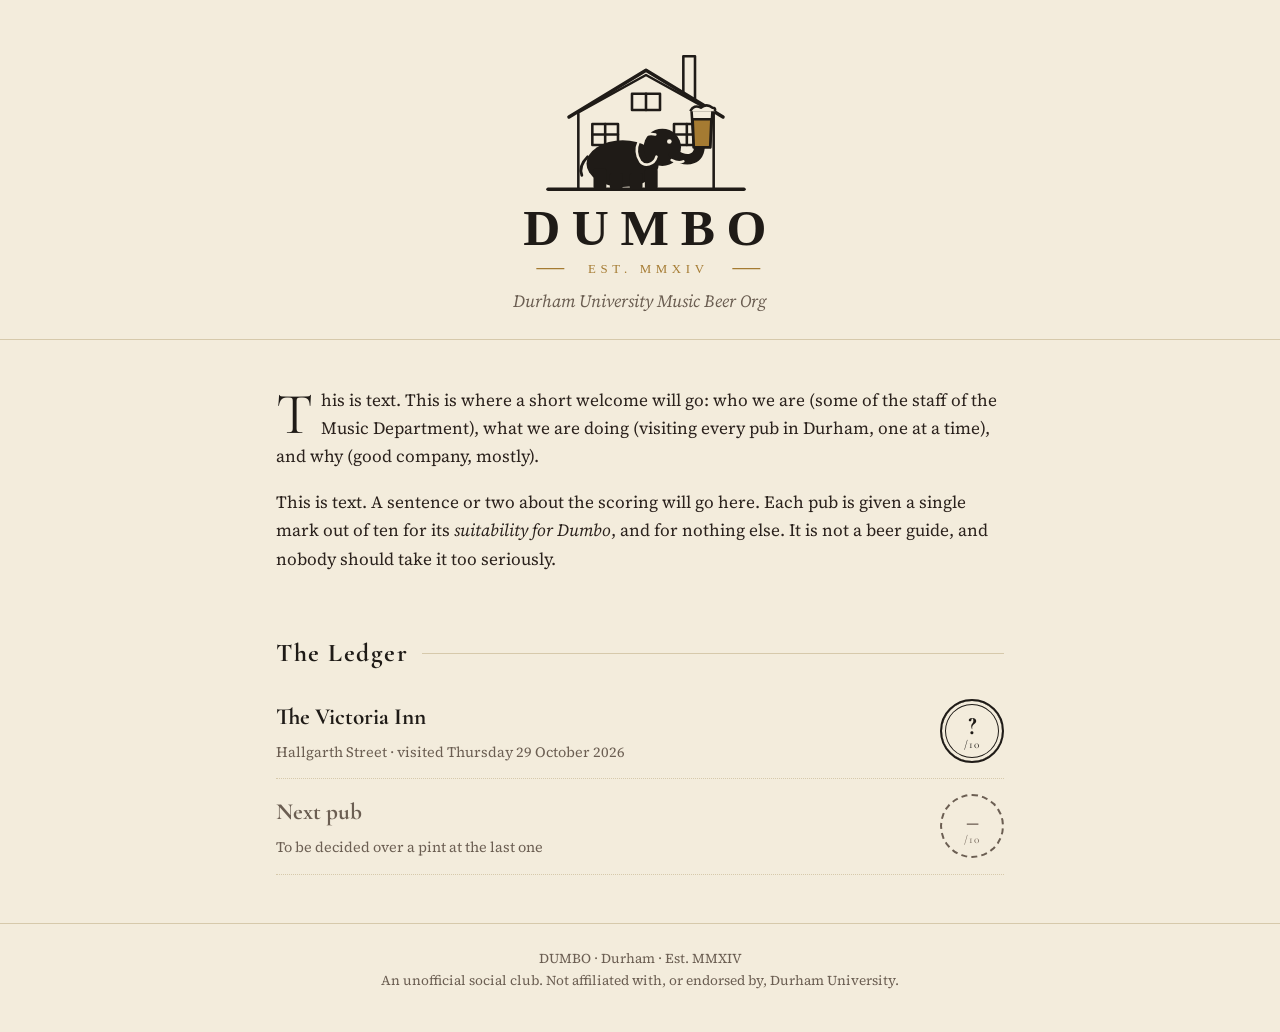
==== index.html @ fd37daf6 "Add files via upload" ====
<!doctype html>
<html lang="en-GB">
<head>
<meta charset="utf-8">
<meta name="viewport" content="width=device-width, initial-scale=1">
<title>DUMBO</title>
<meta name="description" content="Durham University Music Beer Org: a field guide to the pubs of Durham.">
<link rel="icon" href="logo.svg" type="image/svg+xml">
<link rel="stylesheet" href="style.css">
</head>
<body>

<header class="masthead">
  <div class="wrap">
    <h1 style="margin:0"><img class="logo" src="logo.svg" alt="DUMBO"></h1>
    <p class="tag">Durham University Music Beer Org</p>
  </div>
</header>

<main class="wrap">
  <section class="intro">
    <p>This is text. This is where a short welcome will go: who we are (some of the staff of the Music Department), what we are doing (visiting every pub in Durham, one at a time), and why (good company, mostly).</p>
    <p>This is text. A sentence or two about the scoring will go here. Each pub is given a single mark out of ten for its <em>suitability for Dumbo</em>, and for nothing else. It is not a beer guide, and nobody should take it too seriously.</p>
  </section>

  <h2 class="section">The Ledger</h2>
  <ul class="pub-list">
    <li>
      <a href="victoria-inn.html">
        <span class="name">The Victoria Inn</span>
        <span class="meta">Hallgarth Street · visited Thursday 29 October 2026</span>
        <span class="score"><span class="medal"><b>?</b><small>/10</small></span></span>
      </a>
    </li>
    <li class="upcoming">
      <a href="#" aria-disabled="true">
        <span class="name">Next pub</span>
        <span class="meta">To be decided over a pint at the last one</span>
        <span class="score"><span class="medal pending"><b>–</b><small>/10</small></span></span>
      </a>
    </li>
  </ul>
</main>

<footer class="site">
  <div class="wrap">DUMBO · Durham · Est. MMXIV<br>An unofficial social club. Not affiliated with, or endorsed by, Durham University.</div>
</footer>

</body>
</html>
---- style.css ----
@import url('https://fonts.googleapis.com/css2?family=Cormorant+Garamond:ital,wght@0,500;0,700;1,500&family=Source+Serif+4:ital,opsz,wght@0,8..60,400;0,8..60,600;1,8..60,400&display=swap');

:root {
  --paper: #f3ecdc;
  --paper-2: #ebe2cc;
  --ink: #2a211c;
  --muted: #6b5e52;
  --oxblood: #1f1b17;
  --brass: #a57b32;
  --rule: #d6c9ab;
  --display: 'Cormorant Garamond', Georgia, serif;
  --body: 'Source Serif 4', Georgia, serif;
}

* { box-sizing: border-box; }
html { -webkit-text-size-adjust: 100%; }
body {
  margin: 0;
  background: var(--paper);
  color: var(--ink);
  font-family: var(--body);
  font-size: 1.075rem;
  line-height: 1.65;
}
a { color: var(--oxblood); }
img { max-width: 100%; display: block; }

.wrap { max-width: 760px; margin: 0 auto; padding: 0 16px; }

/* ---------- masthead ---------- */
.masthead { text-align: center; padding: 40px 0 24px; border-bottom: 1px solid var(--rule); }
.masthead .logo { width: 280px; height: auto; margin: 0 auto; color: var(--oxblood); }
.masthead .logo.small { width: 140px; }
.masthead h1 {
  font-family: var(--display); font-weight: 700; color: var(--oxblood);
  letter-spacing: .28em; font-size: 2.6rem; margin: 14px 0 0; padding-left: .28em;
}
.masthead .tag { font-style: italic; color: var(--muted); margin: 2px 0 0; }
.masthead nav { margin-top: 14px; font-size: .9rem; letter-spacing: .12em; text-transform: uppercase; }
.masthead nav a { text-decoration: none; margin: 0 10px; }

/* ---------- home ---------- */
.intro { padding: 28px 0 8px; }
.intro p:first-child::first-letter {
  font-family: var(--display); font-size: 3.4em; float: left; line-height: .8;
  padding: 6px 8px 0 0; color: var(--oxblood);
}
h2.section {
  font-family: var(--display); font-weight: 700; color: var(--oxblood);
  font-size: 1.6rem; letter-spacing: .06em; margin: 34px 0 10px;
  display: flex; align-items: center; gap: 14px;
}
h2.section::after { content: ""; flex: 1; height: 1px; background: var(--rule); }

.pub-list { list-style: none; padding: 0; margin: 0; }
.pub-list li { border-bottom: 1px dotted var(--rule); }
.pub-list a {
  display: grid; grid-template-columns: 1fr auto; gap: 4px 16px;
  padding: 14px 0; text-decoration: none; color: inherit;
}
.pub-list .name { font-family: var(--display); font-size: 1.45rem; font-weight: 700; color: var(--oxblood); }
.pub-list .meta { grid-column: 1; font-size: .9rem; color: var(--muted); }
.pub-list .score { grid-row: 1 / span 2; grid-column: 2; align-self: center; text-align: right; }
.pub-list .upcoming .name { color: var(--muted); }

/* the score medallion */
.medal {
  display: inline-flex; flex-direction: column; align-items: center; justify-content: center;
  width: 64px; height: 64px; border-radius: 50%;
  border: 2px solid var(--oxblood); box-shadow: inset 0 0 0 3px var(--paper), inset 0 0 0 4px var(--oxblood);
  color: var(--oxblood); font-family: var(--display); line-height: 1;
}
.medal b { font-size: 1.6rem; }
.medal small { font-size: .7rem; letter-spacing: .1em; }
.medal.pending { border-style: dashed; box-shadow: none; color: var(--muted); border-color: var(--muted); }

/* ---------- review page ---------- */
.review-head { padding: 26px 0 10px; text-align: center; }
.review-head .kicker { text-transform: uppercase; letter-spacing: .18em; font-size: .8rem; color: #8a6524; }
.review-head h1 {
  font-family: var(--display); font-size: clamp(2.2rem, 7vw, 3.4rem); line-height: 1.05;
  color: var(--oxblood); margin: 6px 0 4px;
}
.review-head .addr { color: var(--muted); font-style: italic; margin: 0; }

figure.photo { margin: 18px 0 6px; }
figure.photo img { width: 100%; aspect-ratio: 3 / 2; object-fit: cover; border: 1px solid var(--rule); filter: sepia(.12); }
figure.photo figcaption { font-size: .78rem; color: var(--muted); margin-top: 6px; }

.ledger {
  display: grid; grid-template-columns: auto 1fr; gap: 18px; align-items: center;
  background: var(--paper-2); border: 1px solid var(--rule); padding: 16px 18px; margin: 18px 0;
}
.ledger .medal { width: 88px; height: 88px; }
.ledger .medal b { font-size: 2.3rem; }
.ledger dl { margin: 0; display: grid; grid-template-columns: auto 1fr; gap: 2px 12px; font-size: .95rem; }
.ledger dt { color: var(--muted); }
.ledger dd { margin: 0; }
.ledger .verdict { grid-column: 1 / -1; font-family: var(--display); font-style: italic; font-size: 1.25rem; color: var(--oxblood); margin: 0; border-top: 1px solid var(--rule); padding-top: 10px; }

.body-text p { margin: 0 0 1.1em; }
.body-text h3, .remarks h3 {
  font-family: var(--display); font-size: 1.35rem; color: var(--oxblood); margin: 1.6em 0 .4em;
}

.remarks blockquote {
  margin: 0 0 14px; padding: 10px 0 10px 16px; border-left: 3px solid var(--brass);
}
.remarks blockquote p { margin: 0; font-style: italic; }
.remarks blockquote footer { font-size: .85rem; color: var(--muted); margin-top: 4px; }
.remarks blockquote footer::before { content: "— "; }

.placeholder { color: var(--muted); }

footer.site {
  margin-top: 48px; padding: 24px 0 40px; border-top: 1px solid var(--rule);
  text-align: center; font-size: .85rem; color: var(--muted);
}

@media (max-width: 520px) {
  .masthead .logo { width: 240px; }
  .masthead h1 { font-size: 2rem; }
  .ledger { grid-template-columns: 1fr; justify-items: center; text-align: left; }
}
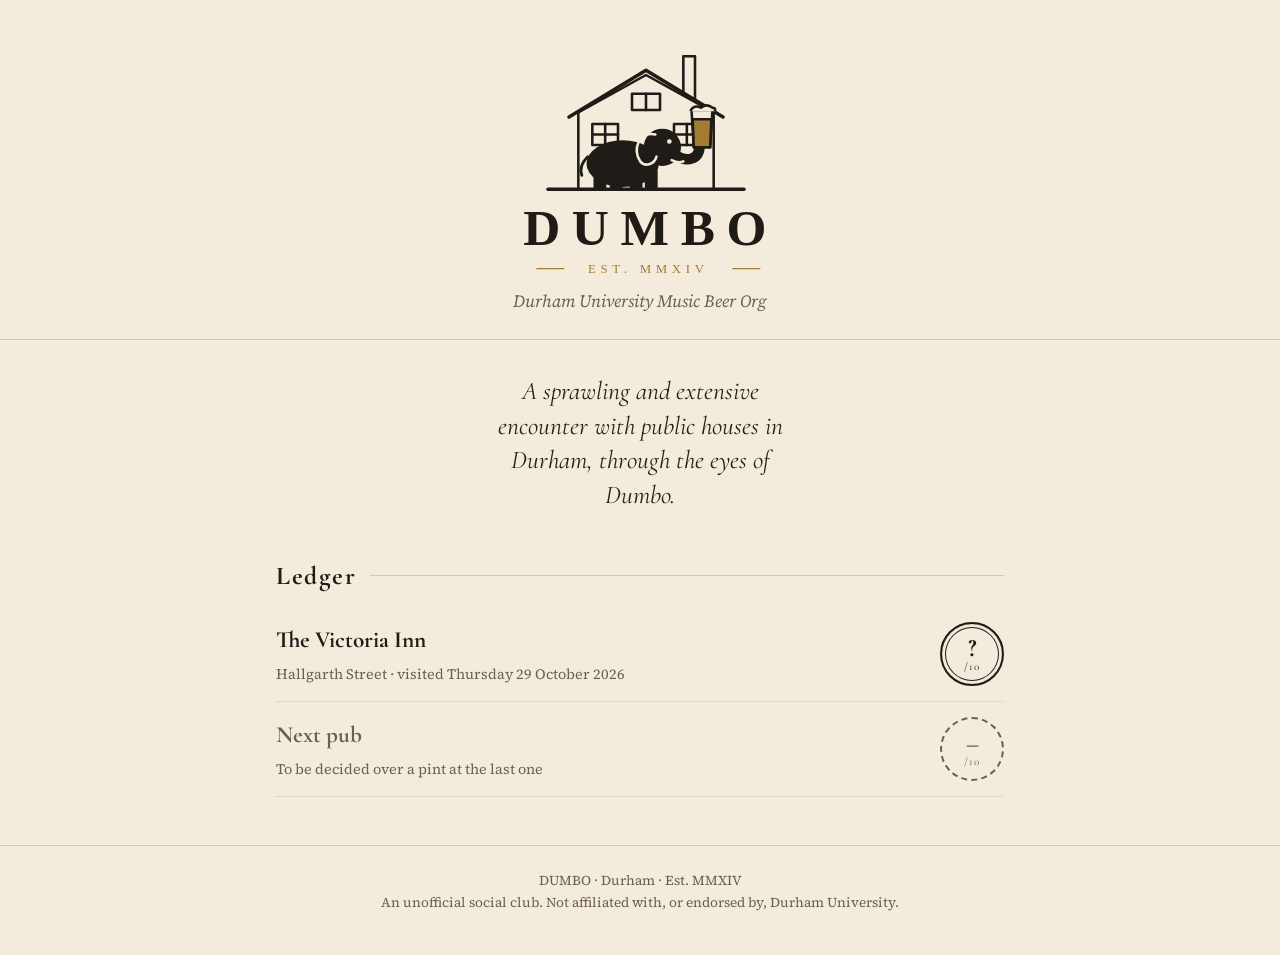
==== commit 390b07e3: "Add files via upload" ====
--- a/index.html
+++ b/index.html
@@ -19,11 +19,10 @@
 
 <main class="wrap">
   <section class="intro">
-    <p>This is text. This is where a short welcome will go: who we are (some of the staff of the Music Department), what we are doing (visiting every pub in Durham, one at a time), and why (good company, mostly).</p>
-    <p>This is text. A sentence or two about the scoring will go here. Each pub is given a single mark out of ten for its <em>suitability for Dumbo</em>, and for nothing else. It is not a beer guide, and nobody should take it too seriously.</p>
+    <p>A sprawling and extensive encounter with public houses in Durham, through the eyes of Dumbo.</p>
   </section>
 
-  <h2 class="section">The Ledger</h2>
+  <h2 class="section">Ledger</h2>
   <ul class="pub-list">
     <li>
       <a href="victoria-inn.html">
--- a/style.css
+++ b/style.css
@@ -41,9 +41,9 @@
 
 /* ---------- home ---------- */
 .intro { padding: 28px 0 8px; }
-.intro p:first-child::first-letter {
-  font-family: var(--display); font-size: 3.4em; float: left; line-height: .8;
-  padding: 6px 8px 0 0; color: var(--oxblood);
+.intro p {
+  font-family: var(--display); font-style: italic; font-size: 1.6rem; line-height: 1.35;
+  text-align: center; color: var(--ink); margin: 6px auto 0; max-width: 30ch;
 }
 h2.section {
   font-family: var(--display); font-weight: 700; color: var(--oxblood);
@@ -85,6 +85,7 @@
 
 figure.photo { margin: 18px 0 6px; }
 figure.photo img { width: 100%; aspect-ratio: 3 / 2; object-fit: cover; border: 1px solid var(--rule); filter: sepia(.12); }
+figure.drawing img { aspect-ratio: auto; object-fit: contain; border: 0; filter: none; }
 figure.photo figcaption { font-size: .78rem; color: var(--muted); margin-top: 6px; }
 
 .ledger {
